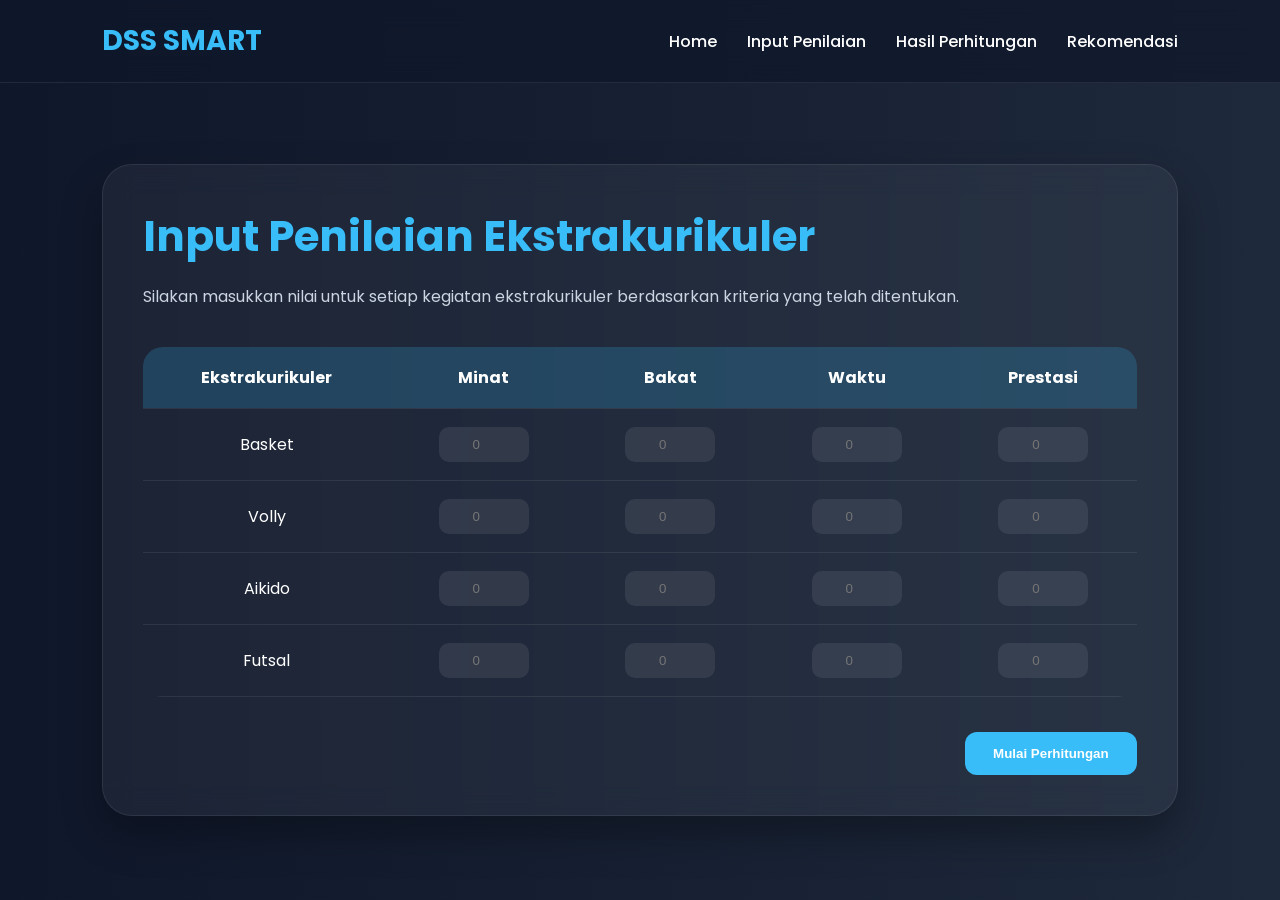
==== input.html @ 5cca75ce "upload website dss smart" ====
<!doctype html>
<html lang="id">
  <head>
    <meta charset="UTF-8" />
    <meta name="viewport" content="width=device-width, initial-scale=1.0" />

    <title>DSS SMART - Input Penilaian</title>

    <!-- Google Font -->
    <link rel="preconnect" href="https://fonts.googleapis.com" />
    <link rel="preconnect" href="https://fonts.gstatic.com" crossorigin />

    <link
      href="https://fonts.googleapis.com/css2?family=Poppins:wght@300;400;500;600;700&display=swap"
      rel="stylesheet"
    />

    <!-- CSS -->
    <link rel="stylesheet" href="style.css" />
  </head>
  <body id="input-page">
    <!-- ========================= -->
    <!-- NAVBAR -->
    <!-- ========================= -->

    <nav>
      <div class="logo">DSS SMART</div>

      <ul>
        <li>
          <a href="index.html">Home</a>
        </li>

        <li>
          <a href="input.html">Input Penilaian</a>
        </li>

        <li>
          <a href="perhitungan.html">Hasil Perhitungan</a>
        </li>

        <li>
          <a href="rekomendasi.html">Rekomendasi</a>
        </li>
      </ul>
    </nav>

    <!-- ========================= -->
    <!-- FORM INPUT -->
    <!-- ========================= -->

    <section class="form-section">
      <div class="form-container">
        <h1>Input Penilaian Ekstrakurikuler</h1>

        <p class="form-description">
          Silakan masukkan nilai untuk setiap kegiatan ekstrakurikuler
          berdasarkan kriteria yang telah ditentukan.
        </p>

        <!-- ========================= -->
        <!-- TABLE INPUT -->
        <!-- ========================= -->

        <table>
          <thead>
            <tr>
              <th>Ekstrakurikuler</th>
              <th>Minat</th>
              <th>Bakat</th>
              <th>Waktu</th>
              <th>Prestasi</th>
            </tr>
          </thead>

          <tbody>
            <!-- BASKET -->
            <tr>
              <td>Basket</td>

              <td>
                <input type="number" placeholder="0" />
              </td>

              <td>
                <input type="number" placeholder="0" />
              </td>

              <td>
                <input type="number" placeholder="0" />
              </td>

              <td>
                <input type="number" placeholder="0" />
              </td>
            </tr>

            <!-- VOLLY -->
            <tr>
              <td>Volly</td>

              <td>
                <input type="number" placeholder="0" />
              </td>

              <td>
                <input type="number" placeholder="0" />
              </td>

              <td>
                <input type="number" placeholder="0" />
              </td>

              <td>
                <input type="number" placeholder="0" />
              </td>
            </tr>

            <!-- AIKIDO -->
            <tr>
              <td>Aikido</td>

              <td>
                <input type="number" placeholder="0" />
              </td>

              <td>
                <input type="number" placeholder="0" />
              </td>

              <td>
                <input type="number" placeholder="0" />
              </td>

              <td>
                <input type="number" placeholder="0" />
              </td>
            </tr>

            <!-- FUTSAL -->
            <tr>
              <td>Futsal</td>

              <td>
                <input type="number" placeholder="0" />
              </td>

              <td>
                <input type="number" placeholder="0" />
              </td>

              <td>
                <input type="number" placeholder="0" />
              </td>

              <td>
                <input type="number" placeholder="0" />
              </td>
            </tr>
          </tbody>
        </table>

        <!-- ========================= -->
        <!-- BUTTON -->
        <!-- ========================= -->

        <div class="button-area">
          <button class="btn btn-primary" id="proses-btn">
            Mulai Perhitungan
          </button>
        </div>
      </div>
    </section>

    <!-- ========================= -->
    <!-- JAVASCRIPT -->
    <!-- ========================= -->

    <script src="script.js"></script>
  </body>
</html>
---- style.css ----
/* ========================= */
/* RESET */
/* ========================= */

* {
  margin: 0;
  padding: 0;
  box-sizing: border-box;
}

/* ========================= */
/* BODY */
/* ========================= */

body {
  font-family: "Poppins", sans-serif;
  background: linear-gradient(to right, #0f172a, #1e293b);
  color: white;
}

/* ========================= */
/* NAVBAR */
/* ========================= */

nav {
  width: 100%;
  padding: 20px 8%;
  display: flex;
  justify-content: space-between;
  align-items: center;
  position: fixed;
  top: 0;
  left: 0;
  z-index: 1000;

  background: rgba(15, 23, 42, 0.7);
  backdrop-filter: blur(15px);

  border-bottom: 1px solid rgba(255, 255, 255, 0.08);
}

/* LOGO */

.logo {
  font-size: 28px;
  font-weight: 700;
  color: #38bdf8;
}

/* MENU */

nav ul {
  display: flex;
  list-style: none;
  gap: 30px;
}

nav ul li a {
  text-decoration: none;
  color: white;
  transition: 0.3s;
  font-weight: 500;
}

nav ul li a:hover {
  color: #38bdf8;
}

/* ========================= */
/* BUTTON */
/* ========================= */

.btn {
  display: inline-block;
  padding: 14px 28px;
  border-radius: 12px;
  text-decoration: none;
  transition: 0.3s;
  font-weight: 600;
  cursor: pointer;
  border: none;
}

.btn-primary {
  background: #38bdf8;
  color: white;
}

.btn-primary:hover {
  transform: translateY(-3px);
  background: #0ea5e9;
}

.btn-secondary {
  border: 2px solid #38bdf8;
  color: #38bdf8;
}

.btn-secondary:hover {
  background: #38bdf8;
  color: white;
}

/* ========================= */
/* HOME PAGE */
/* ========================= */

.hero-section {
  width: 100%;
  min-height: 100vh;

  display: flex;
  justify-content: center;
  align-items: center;
  gap: 50px;

  padding: 140px 8% 60px;
  flex-wrap: wrap;
}

/* HERO TEXT */

.hero-text {
  flex: 1;
  min-width: 320px;
}

.hero-text h1 {
  font-size: 56px;
  margin-bottom: 25px;
  line-height: 1.2;
}

.hero-text p {
  color: #cbd5e1;
  line-height: 1.9;
  margin-bottom: 35px;
}

.hero-button {
  display: flex;
  gap: 20px;
  flex-wrap: wrap;
}

/* HERO CARD */

.hero-card {
  flex: 1;
  min-width: 320px;

  display: flex;
  flex-direction: column;
  gap: 25px;
}

.card-item {
  background: rgba(255, 255, 255, 0.05);
  padding: 30px;
  border-radius: 25px;

  border: 1px solid rgba(255, 255, 255, 0.08);

  backdrop-filter: blur(10px);

  transition: 0.3s;
}

.card-item:hover {
  transform: translateY(-5px);
}

.card-item h2 {
  margin-bottom: 15px;
  color: #38bdf8;
}

.card-item p {
  color: #cbd5e1;
  line-height: 1.8;
}

/* ========================= */
/* FOOTER */
/* ========================= */

footer {
  text-align: center;
  padding: 30px;
  color: #cbd5e1;
}

/* ========================= */
/* INPUT PAGE */
/* ========================= */

.form-section {
  width: 100%;
  min-height: 100vh;

  display: flex;
  justify-content: center;
  align-items: center;

  padding: 140px 8% 60px;
}

.form-container {
  width: 100%;
  max-width: 1200px;

  background: rgba(255, 255, 255, 0.05);

  border: 1px solid rgba(255, 255, 255, 0.08);

  backdrop-filter: blur(15px);

  padding: 40px;

  border-radius: 30px;

  box-shadow: 0 20px 40px rgba(0, 0, 0, 0.3);
}

.form-container h1 {
  font-size: 42px;
  margin-bottom: 15px;
  color: #38bdf8;
}

.form-description {
  color: #cbd5e1;
  margin-bottom: 35px;
  line-height: 1.8;
}

/* ========================= */
/* TABLE */
/* ========================= */

table {
  width: 100%;
  border-collapse: collapse;
  overflow: hidden;
  border-radius: 20px;
}

thead {
  background: rgba(56, 189, 248, 0.2);
}

th,
td {
  padding: 18px;
  text-align: center;
  border-bottom: 1px solid rgba(255, 255, 255, 0.08);
}

tbody tr:hover {
  background: rgba(255, 255, 255, 0.05);
}

/* INPUT */

input {
  width: 90px;
  padding: 10px;

  border-radius: 10px;
  border: none;
  outline: none;

  background: rgba(255, 255, 255, 0.08);

  color: white;

  text-align: center;
}

/* BUTTON AREA */

.button-area {
  margin-top: 35px;

  display: flex;
  justify-content: flex-end;
}

.center-button {
  justify-content: center;
}

/* ========================= */
/* PERHITUNGAN PAGE */
/* ========================= */

.calculation-section {
  width: 100%;
  min-height: 100vh;

  display: flex;
  justify-content: center;
  align-items: center;

  padding: 140px 8% 60px;
}

.calculation-container {
  width: 100%;
  max-width: 1200px;

  background: rgba(255, 255, 255, 0.05);

  border: 1px solid rgba(255, 255, 255, 0.08);

  backdrop-filter: blur(15px);

  padding: 40px;

  border-radius: 30px;

  box-shadow: 0 20px 40px rgba(0, 0, 0, 0.3);
}

.calculation-container h1 {
  font-size: 42px;
  margin-bottom: 15px;
  color: #38bdf8;
}

.calculation-description {
  color: #cbd5e1;
  margin-bottom: 35px;
  line-height: 1.8;
}

.utility-value {
  color: #38bdf8;
  font-weight: 700;
}

/* ========================= */
/* REKOMENDASI PAGE */
/* ========================= */

.recommendation-section {
  width: 100%;
  min-height: 100vh;

  display: flex;
  justify-content: center;
  align-items: center;

  padding: 140px 8% 60px;
}

.recommendation-container {
  width: 100%;
  max-width: 1000px;

  text-align: center;

  background: rgba(255, 255, 255, 0.05);

  border: 1px solid rgba(255, 255, 255, 0.08);

  backdrop-filter: blur(15px);

  padding: 50px;

  border-radius: 30px;

  box-shadow: 0 20px 40px rgba(0, 0, 0, 0.3);
}

/* BADGE */

.recommendation-badge {
  display: inline-block;

  padding: 12px 24px;

  border-radius: 30px;

  background: rgba(56, 189, 248, 0.2);

  color: #38bdf8;

  font-weight: 600;

  margin-bottom: 25px;
}

/* TITLE */

.recommendation-container h1 {
  font-size: 72px;

  margin-bottom: 20px;

  background: linear-gradient(to right, #38bdf8, #60a5fa);

  -webkit-background-clip: text;
  -webkit-text-fill-color: transparent;
}

/* DESCRIPTION */

.recommendation-container p {
  color: #cbd5e1;
  line-height: 1.9;
  margin-bottom: 40px;
  font-size: 18px;
}

/* CARD */

.result-card-group {
  display: flex;
  justify-content: center;
  gap: 25px;
  flex-wrap: wrap;

  margin-bottom: 40px;
}

.result-card {
  width: 220px;

  padding: 30px;

  border-radius: 25px;

  background: rgba(255, 255, 255, 0.05);

  border: 1px solid rgba(255, 255, 255, 0.08);

  transition: 0.3s;
}

.result-card:hover {
  transform: translateY(-5px);
}

.result-card h2 {
  margin-bottom: 15px;
  color: #cbd5e1;
  font-size: 20px;
}

.result-card span {
  font-size: 36px;
  font-weight: 700;
  color: #38bdf8;
}

/* ========================= */
/* RESPONSIVE */
/* ========================= */

@media (max-width: 768px) {
  nav {
    flex-direction: column;
    gap: 20px;
  }

  nav ul {
    flex-wrap: wrap;
    justify-content: center;
  }

  .hero-text h1 {
    font-size: 42px;
  }

  .form-container,
  .calculation-container,
  .recommendation-container {
    padding: 25px;
  }

  .form-container h1,
  .calculation-container h1 {
    font-size: 30px;
  }

  .recommendation-container h1 {
    font-size: 48px;
  }

  table {
    font-size: 14px;
  }

  input {
    width: 70px;
  }

  .result-card {
    width: 100%;
  }
}
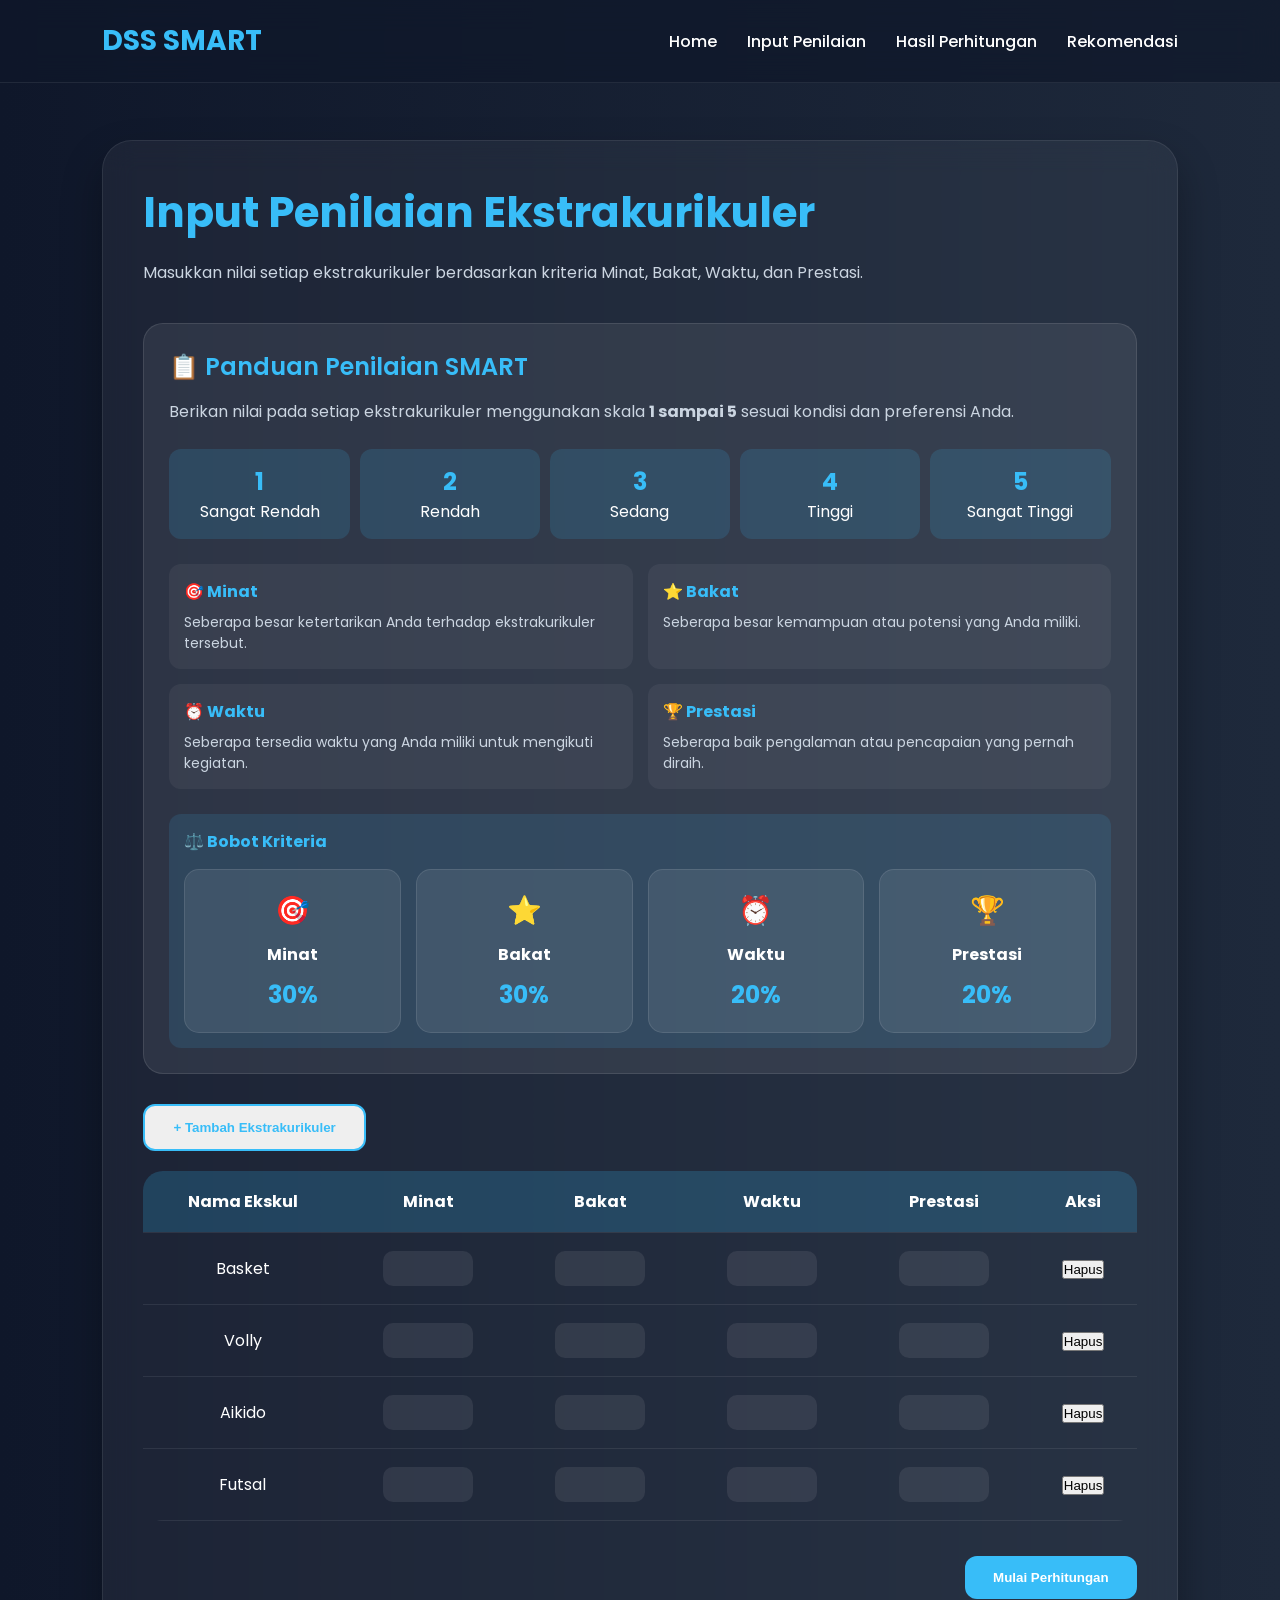
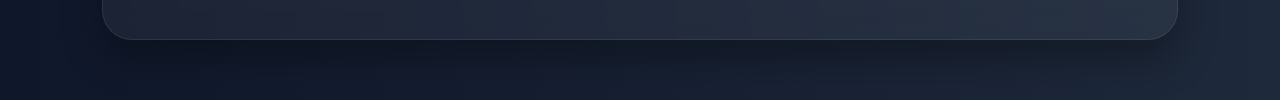
==== commit ec95d3cd: "Update DSS SMART Final Revision" ====
--- a/input.html
+++ b/input.html
@@ -3,21 +3,16 @@
   <head>
     <meta charset="UTF-8" />
     <meta name="viewport" content="width=device-width, initial-scale=1.0" />
-
     <title>DSS SMART - Input Penilaian</title>
 
-    <!-- Google Font -->
-    <link rel="preconnect" href="https://fonts.googleapis.com" />
-    <link rel="preconnect" href="https://fonts.gstatic.com" crossorigin />
+    <link rel="stylesheet" href="style.css" />
 
     <link
       href="https://fonts.googleapis.com/css2?family=Poppins:wght@300;400;500;600;700&display=swap"
       rel="stylesheet"
     />
+  </head>
 
-    <!-- CSS -->
-    <link rel="stylesheet" href="style.css" />
-  </head>
   <body id="input-page">
     <!-- ========================= -->
     <!-- NAVBAR -->
@@ -27,26 +22,15 @@
       <div class="logo">DSS SMART</div>
 
       <ul>
-        <li>
-          <a href="index.html">Home</a>
-        </li>
-
-        <li>
-          <a href="input.html">Input Penilaian</a>
-        </li>
-
-        <li>
-          <a href="perhitungan.html">Hasil Perhitungan</a>
-        </li>
-
-        <li>
-          <a href="rekomendasi.html">Rekomendasi</a>
-        </li>
+        <li><a href="index.html">Home</a></li>
+        <li><a href="input.html">Input Penilaian</a></li>
+        <li><a href="perhitungan.html">Hasil Perhitungan</a></li>
+        <li><a href="rekomendasi.html">Rekomendasi</a></li>
       </ul>
     </nav>
 
     <!-- ========================= -->
-    <!-- FORM INPUT -->
+    <!-- FORM SECTION -->
     <!-- ========================= -->
 
     <section class="form-section">
@@ -54,114 +38,143 @@
         <h1>Input Penilaian Ekstrakurikuler</h1>
 
         <p class="form-description">
-          Silakan masukkan nilai untuk setiap kegiatan ekstrakurikuler
-          berdasarkan kriteria yang telah ditentukan.
+          Masukkan nilai setiap ekstrakurikuler berdasarkan kriteria Minat,
+          Bakat, Waktu, dan Prestasi.
         </p>
 
         <!-- ========================= -->
-        <!-- TABLE INPUT -->
+        <!-- PANDUAN PENILAIAN -->
+        <!-- ========================= -->
+
+        <div class="panduan-card">
+          <div class="panduan-header">📋 Panduan Penilaian SMART</div>
+
+          <p class="panduan-text">
+            Berikan nilai pada setiap ekstrakurikuler menggunakan skala
+            <strong>1 sampai 5</strong> sesuai kondisi dan preferensi Anda.
+          </p>
+
+          <div class="skala-grid">
+            <div class="skala-item">
+              <span>1</span>
+              Sangat Rendah
+            </div>
+
+            <div class="skala-item">
+              <span>2</span>
+              Rendah
+            </div>
+
+            <div class="skala-item">
+              <span>3</span>
+              Sedang
+            </div>
+
+            <div class="skala-item">
+              <span>4</span>
+              Tinggi
+            </div>
+
+            <div class="skala-item">
+              <span>5</span>
+              Sangat Tinggi
+            </div>
+          </div>
+
+          <div class="kriteria-grid">
+            <div class="kriteria-card">
+              <h4>🎯 Minat</h4>
+              <p>
+                Seberapa besar ketertarikan Anda terhadap ekstrakurikuler
+                tersebut.
+              </p>
+            </div>
+
+            <div class="kriteria-card">
+              <h4>⭐ Bakat</h4>
+              <p>Seberapa besar kemampuan atau potensi yang Anda miliki.</p>
+            </div>
+
+            <div class="kriteria-card">
+              <h4>⏰ Waktu</h4>
+              <p>
+                Seberapa tersedia waktu yang Anda miliki untuk mengikuti
+                kegiatan.
+              </p>
+            </div>
+
+            <div class="kriteria-card">
+              <h4>🏆 Prestasi</h4>
+              <p>
+                Seberapa baik pengalaman atau pencapaian yang pernah diraih.
+              </p>
+            </div>
+          </div>
+
+          <div class="bobot-info">
+            <h4>⚖️ Bobot Kriteria</h4>
+
+            <div class="bobot-grid">
+              <div class="bobot-card">
+                <span>🎯</span>
+                <h5>Minat</h5>
+                <p>30%</p>
+              </div>
+
+              <div class="bobot-card">
+                <span>⭐</span>
+                <h5>Bakat</h5>
+                <p>30%</p>
+              </div>
+
+              <div class="bobot-card">
+                <span>⏰</span>
+                <h5>Waktu</h5>
+                <p>20%</p>
+              </div>
+
+              <div class="bobot-card">
+                <span>🏆</span>
+                <h5>Prestasi</h5>
+                <p>20%</p>
+              </div>
+            </div>
+          </div>
+        </div>
+
+        <!-- ========================= -->
+        <!-- BUTTON TAMBAH -->
+        <!-- ========================= -->
+
+        <div style="margin-bottom: 20px">
+          <button type="button" class="btn btn-secondary" id="tambah-ekskul">
+            + Tambah Ekstrakurikuler
+          </button>
+        </div>
+
+        <!-- ========================= -->
+        <!-- TABLE -->
         <!-- ========================= -->
 
         <table>
           <thead>
             <tr>
-              <th>Ekstrakurikuler</th>
+              <th>Nama Ekskul</th>
               <th>Minat</th>
               <th>Bakat</th>
               <th>Waktu</th>
               <th>Prestasi</th>
+              <th>Aksi</th>
             </tr>
           </thead>
 
-          <tbody>
-            <!-- BASKET -->
-            <tr>
-              <td>Basket</td>
-
-              <td>
-                <input type="number" placeholder="0" />
-              </td>
-
-              <td>
-                <input type="number" placeholder="0" />
-              </td>
-
-              <td>
-                <input type="number" placeholder="0" />
-              </td>
-
-              <td>
-                <input type="number" placeholder="0" />
-              </td>
-            </tr>
-
-            <!-- VOLLY -->
-            <tr>
-              <td>Volly</td>
-
-              <td>
-                <input type="number" placeholder="0" />
-              </td>
-
-              <td>
-                <input type="number" placeholder="0" />
-              </td>
-
-              <td>
-                <input type="number" placeholder="0" />
-              </td>
-
-              <td>
-                <input type="number" placeholder="0" />
-              </td>
-            </tr>
-
-            <!-- AIKIDO -->
-            <tr>
-              <td>Aikido</td>
-
-              <td>
-                <input type="number" placeholder="0" />
-              </td>
-
-              <td>
-                <input type="number" placeholder="0" />
-              </td>
-
-              <td>
-                <input type="number" placeholder="0" />
-              </td>
-
-              <td>
-                <input type="number" placeholder="0" />
-              </td>
-            </tr>
-
-            <!-- FUTSAL -->
-            <tr>
-              <td>Futsal</td>
-
-              <td>
-                <input type="number" placeholder="0" />
-              </td>
-
-              <td>
-                <input type="number" placeholder="0" />
-              </td>
-
-              <td>
-                <input type="number" placeholder="0" />
-              </td>
-
-              <td>
-                <input type="number" placeholder="0" />
-              </td>
-            </tr>
+          <tbody id="ekskul-body">
+            <!-- Diisi otomatis oleh JavaScript -->
           </tbody>
         </table>
 
         <!-- ========================= -->
-        <!-- BUTTON -->
+        <!-- BUTTON PROSES -->
         <!-- ========================= -->
 
         <div class="button-area">
@@ -173,7 +186,7 @@
     </section>
 
     <!-- ========================= -->
-    <!-- JAVASCRIPT -->
+    <!-- SCRIPT -->
     <!-- ========================= -->
 
     <script src="script.js"></script>
--- a/style.css
+++ b/style.css
@@ -500,3 +500,321 @@
     width: 100%;
   }
 }
+
+/* =========================
+   CHART
+========================= */
+
+.chart-container {
+  margin-top: 40px;
+
+  background: white;
+
+  padding: 25px;
+
+  border-radius: 15px;
+
+  box-shadow: 0 4px 15px rgba(0, 0, 0, 0.1);
+}
+
+.chart-container h2 {
+  margin-bottom: 20px;
+
+  text-align: center;
+}
+
+#utilityChart {
+  max-height: 400px;
+}
+
+/* =========================
+   CHART
+========================= */
+
+.chart-container {
+  margin-top: 40px;
+
+  background: white;
+
+  padding: 25px;
+
+  border-radius: 15px;
+
+  box-shadow: 0 4px 15px rgba(0, 0, 0, 0.1);
+}
+
+.chart-container h2 {
+  margin-bottom: 20px;
+
+  text-align: center;
+}
+
+#utilityChart {
+  max-height: 400px;
+}
+
+/* =========================
+   CHART DSS
+========================= */
+
+.chart-container {
+  margin-top: 40px;
+
+  padding: 30px;
+
+  background: white;
+
+  border-radius: 20px;
+
+  box-shadow: 0 10px 25px rgba(0, 0, 0, 0.08);
+}
+
+.chart-container h2 {
+  text-align: center;
+
+  margin-bottom: 20px;
+
+  color: #1e293b;
+}
+
+#utilityChart {
+  height: 500px !important;
+}
+
+.chart-empty {
+  text-align: center;
+
+  padding: 30px;
+
+  color: #64748b;
+
+  font-size: 18px;
+}
+
+/* =========================
+   RANKING CARD
+========================= */
+
+#ranking-card {
+  margin-top: 30px;
+
+  display: grid;
+
+  gap: 15px;
+}
+
+.rank-card {
+  display: flex;
+
+  align-items: center;
+
+  gap: 15px;
+
+  padding: 18px;
+
+  border-radius: 15px;
+
+  background: #ffffff;
+
+  box-shadow: 0 6px 15px rgba(0, 0, 0, 0.08);
+
+  transition: 0.3s;
+}
+
+.rank-card:hover {
+  transform: translateY(-3px);
+}
+
+.rank-card h3 {
+  color: #0f172a;
+
+  margin: 0;
+
+  font-size: 18px;
+
+  font-weight: 600;
+}
+
+.rank-card p {
+  color: #64748b;
+
+  margin-top: 5px;
+}
+
+.rank-medal {
+  font-size: 32px;
+}
+
+/* =========================
+   PANDUAN PENILAIAN
+========================= */
+
+.panduan-card {
+  background: rgba(255, 255, 255, 0.08);
+
+  border: 1px solid rgba(255, 255, 255, 0.1);
+
+  border-radius: 20px;
+
+  padding: 25px;
+
+  margin-bottom: 30px;
+}
+
+.panduan-header {
+  font-size: 24px;
+
+  font-weight: 600;
+
+  margin-bottom: 15px;
+
+  color: #38bdf8;
+}
+
+.panduan-text {
+  color: #cbd5e1;
+
+  margin-bottom: 25px;
+}
+
+.skala-grid {
+  display: grid;
+
+  grid-template-columns: repeat(5, 1fr);
+
+  gap: 10px;
+
+  margin-bottom: 25px;
+}
+
+.skala-item {
+  background: rgba(56, 189, 248, 0.15);
+
+  padding: 15px;
+
+  text-align: center;
+
+  border-radius: 12px;
+}
+
+.skala-item span {
+  display: block;
+
+  font-size: 24px;
+
+  font-weight: bold;
+
+  color: #38bdf8;
+}
+
+.kriteria-grid {
+  display: grid;
+
+  grid-template-columns: repeat(2, 1fr);
+
+  gap: 15px;
+
+  margin-bottom: 25px;
+}
+
+.kriteria-card {
+  background: rgba(255, 255, 255, 0.05);
+
+  padding: 15px;
+
+  border-radius: 12px;
+}
+
+.kriteria-card h4 {
+  color: #38bdf8;
+
+  margin-bottom: 8px;
+}
+
+.kriteria-card p {
+  color: #cbd5e1;
+
+  font-size: 14px;
+}
+
+.bobot-info {
+  background: rgba(56, 189, 248, 0.12);
+
+  padding: 15px;
+
+  border-radius: 12px;
+}
+
+.bobot-info h4 {
+  color: #38bdf8;
+
+  margin-bottom: 10px;
+}
+
+.bobot-info ul {
+  margin: 0;
+
+  padding-left: 20px;
+}
+
+.bobot-info li {
+  margin-bottom: 5px;
+
+  color: #e2e8f0;
+}
+
+.bobot-grid {
+  display: grid;
+
+  grid-template-columns: repeat(4, 1fr);
+
+  gap: 15px;
+
+  margin-top: 15px;
+}
+
+.bobot-card {
+  background: rgba(255, 255, 255, 0.08);
+
+  border: 1px solid rgba(255, 255, 255, 0.1);
+
+  border-radius: 15px;
+
+  padding: 20px;
+
+  text-align: center;
+
+  transition: 0.3s;
+}
+
+.bobot-card:hover {
+  transform: translateY(-3px);
+
+  background: rgba(56, 189, 248, 0.15);
+}
+
+.bobot-card span {
+  font-size: 28px;
+
+  display: block;
+
+  margin-bottom: 10px;
+}
+
+.bobot-card h5 {
+  margin: 0;
+
+  color: white;
+
+  font-size: 16px;
+}
+
+.bobot-card p {
+  margin-top: 10px;
+
+  color: #38bdf8;
+
+  font-size: 24px;
+
+  font-weight: bold;
+}
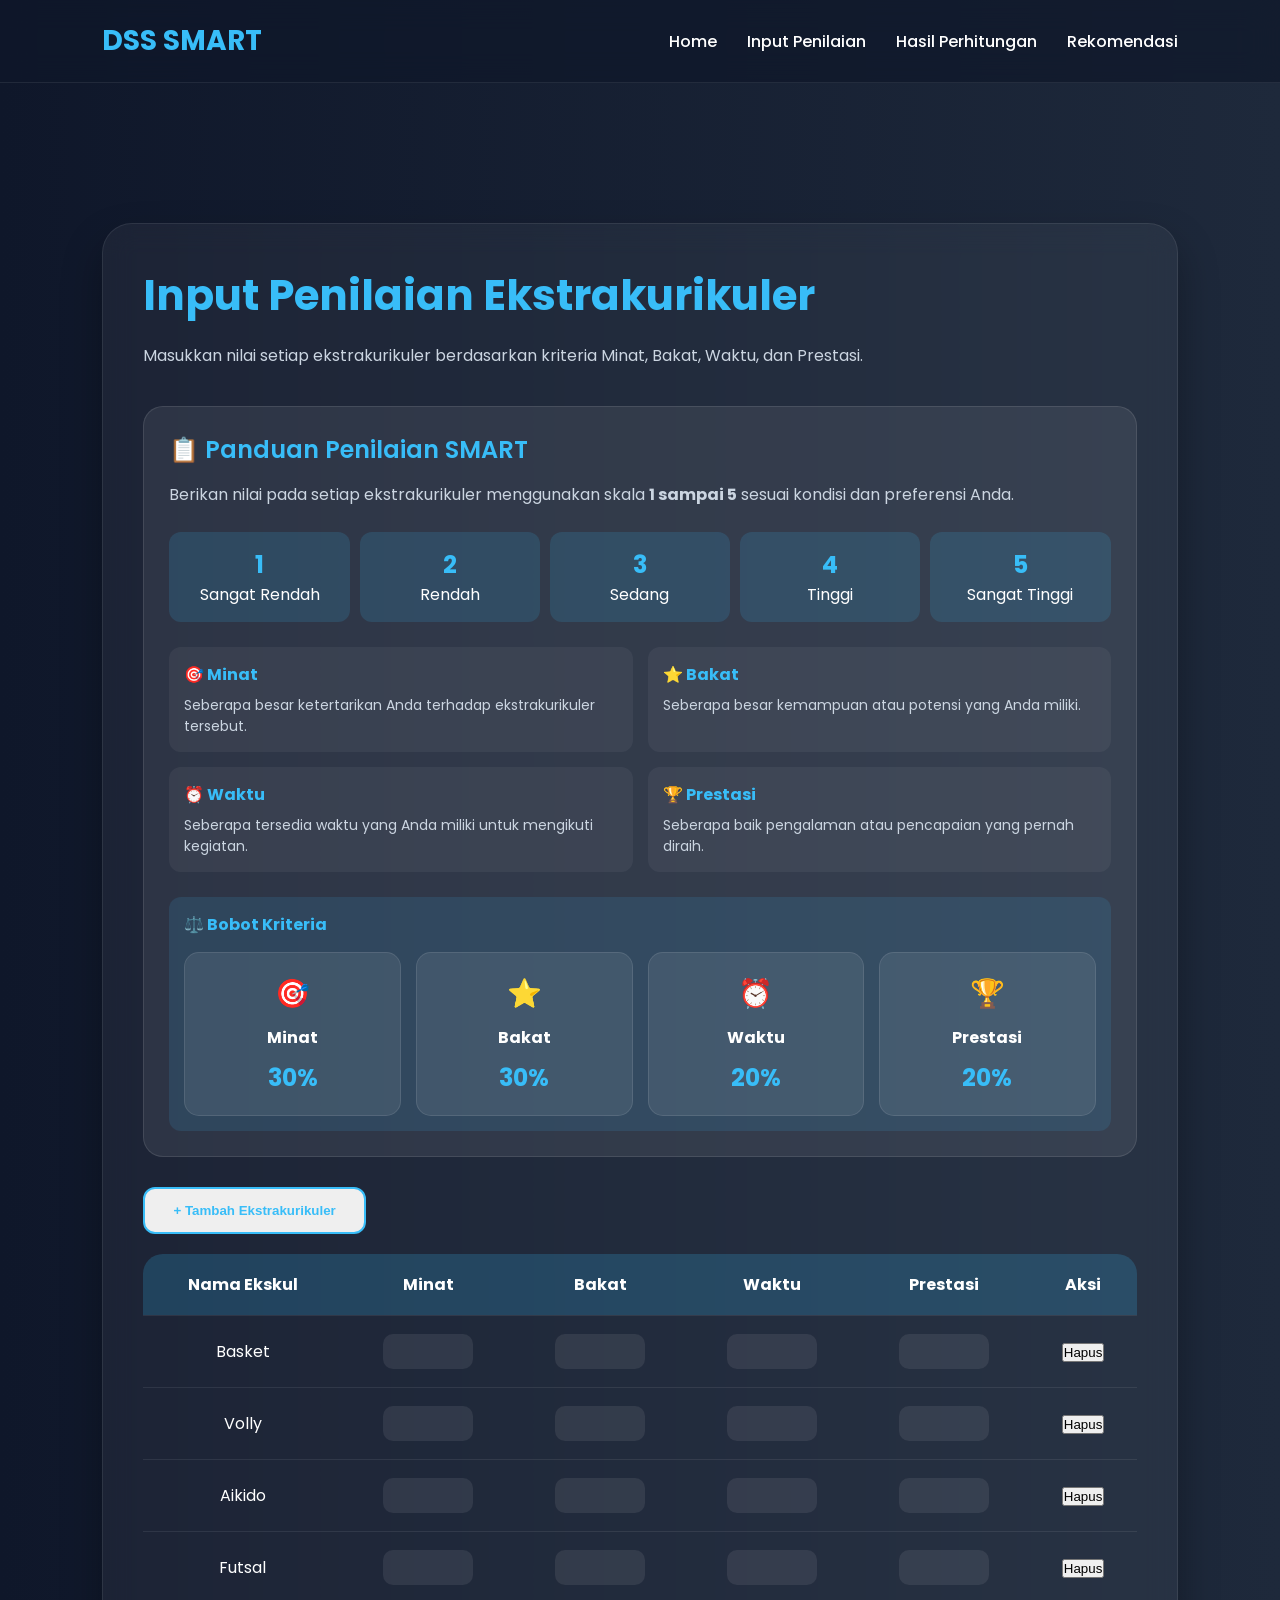
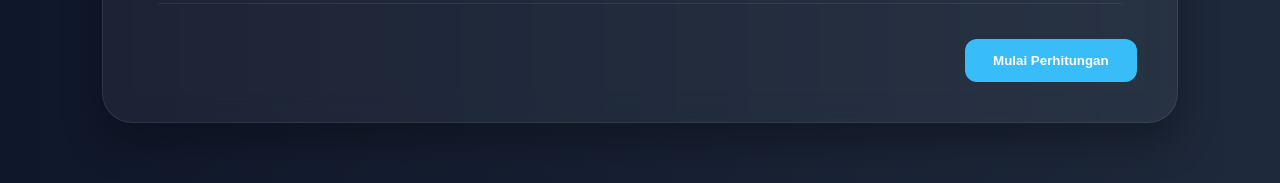
==== commit ed753632: "update navbar mobile" ====
--- a/input.html
+++ b/input.html
@@ -21,7 +21,9 @@
     <nav>
       <div class="logo">DSS SMART</div>
 
-      <ul>
+      <div class="menu-toggle" id="menu-toggle">☰</div>
+
+      <ul id="navbar-menu">
         <li><a href="index.html">Home</a></li>
         <li><a href="input.html">Input Penilaian</a></li>
         <li><a href="perhitungan.html">Hasil Perhitungan</a></li>
--- a/style.css
+++ b/style.css
@@ -28,7 +28,7 @@
   display: flex;
   justify-content: space-between;
   align-items: center;
-  position: fixed;
+  position: sticky;
   top: 0;
   left: 0;
   z-index: 1000;
@@ -818,3 +818,213 @@
 
   font-weight: bold;
 }
+
+/* =========================
+   MOBILE RESPONSIVE
+========================= */
+
+@media (max-width: 768px) {
+  /* NAVBAR */
+
+  nav {
+    padding: 15px;
+  }
+
+  .logo {
+    font-size: 22px;
+  }
+
+  nav ul {
+    gap: 12px;
+  }
+
+  nav ul li a {
+    font-size: 14px;
+  }
+
+  /* CONTAINER */
+
+  .form-container,
+  .calculation-container,
+  .recommendation-container {
+    padding: 20px;
+  }
+
+  /* JUDUL */
+
+  .form-container h1,
+  .calculation-container h1 {
+    font-size: 26px;
+  }
+
+  .recommendation-container h1 {
+    font-size: 40px;
+  }
+
+  /* TABEL */
+
+  table {
+    display: block;
+
+    overflow-x: auto;
+
+    white-space: nowrap;
+  }
+
+  th,
+  td {
+    padding: 12px;
+
+    font-size: 13px;
+  }
+
+  input {
+    width: 60px;
+  }
+
+  /* PANDUAN */
+
+  .skala-grid {
+    grid-template-columns: repeat(2, 1fr);
+  }
+
+  .kriteria-grid {
+    grid-template-columns: 1fr;
+  }
+
+  .bobot-grid {
+    grid-template-columns: repeat(2, 1fr);
+  }
+
+  /* CARD REKOMENDASI */
+
+  .result-card {
+    width: 100%;
+  }
+
+  /* GRAFIK */
+
+  #utilityChart {
+    height: 300px !important;
+  }
+
+  .chart-container {
+    padding: 15px;
+  }
+
+  /* RANKING */
+
+  .rank-card {
+    flex-direction: column;
+
+    text-align: center;
+  }
+
+  .rank-medal {
+    font-size: 40px;
+  }
+}
+
+@media (max-width: 480px) {
+  .hero-text h1 {
+    font-size: 32px;
+  }
+
+  .recommendation-container h1 {
+    font-size: 32px;
+  }
+
+  .skala-grid {
+    grid-template-columns: 1fr;
+  }
+
+  .bobot-grid {
+    grid-template-columns: 1fr;
+  }
+
+  nav ul {
+    flex-direction: column;
+
+    align-items: center;
+  }
+}
+
+/* =========================
+   HAMBURGER MENU
+========================= */
+
+.menu-toggle {
+  display: none;
+  font-size: 32px;
+  color: white;
+  cursor: pointer;
+}
+
+/* =========================
+   MOBILE NAVBAR
+========================= */
+
+@media (max-width: 768px) {
+  nav {
+    flex-direction: row;
+    justify-content: space-between;
+    align-items: center;
+
+    flex-wrap: wrap;
+  }
+
+  .menu-toggle {
+    display: block;
+
+    font-size: 28px;
+
+    margin-right: 12px;
+    transition: transform 0.3s ease;
+  }
+
+  .menu-toggle:hover {
+    transform: scale(1.1);
+  }
+
+  nav ul {
+    width: 100%;
+
+    max-height: 0;
+
+    opacity: 0;
+
+    overflow: hidden;
+
+    flex-direction: column;
+
+    text-align: center;
+
+    gap: 15px;
+
+    transition:
+      max-height 0.5s ease,
+      opacity 0.3s ease;
+
+    padding: 0;
+  }
+
+  nav ul.active {
+    max-height: 400px;
+
+    opacity: 1;
+
+    padding: 20px 0;
+  }
+
+  nav ul li {
+    width: 100%;
+  }
+
+  nav ul li a {
+    display: block;
+
+    width: 100%;
+
+    padding: 10px;
+  }
+}
